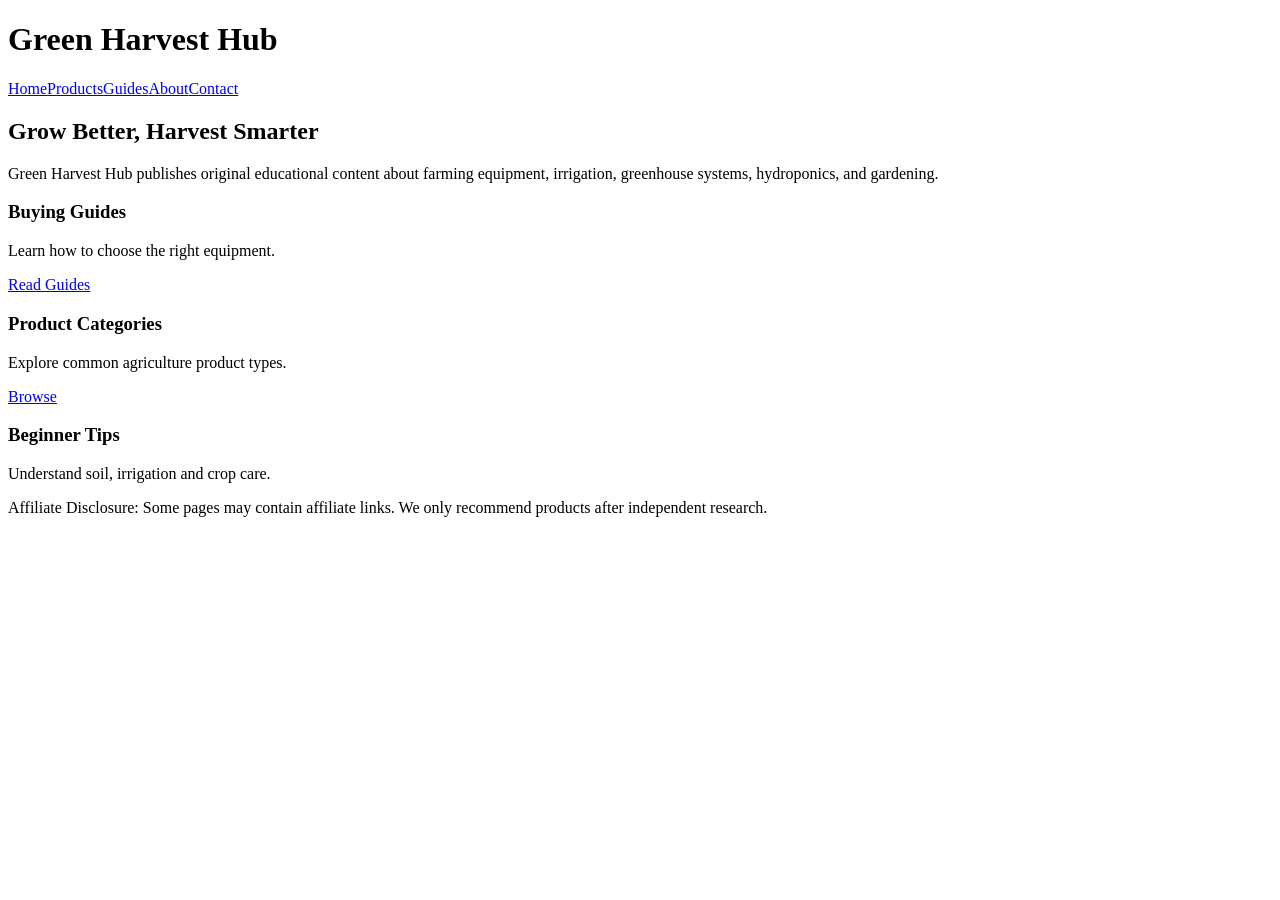
==== index.html @ 79a55eb3 "Add files via upload" ====
<!doctype html><html><head><meta charset='utf-8'><meta name='viewport' content='width=device-width,initial-scale=1'>
<title>Home</title><link rel='stylesheet' href='assets/style.css'></head><body>
<header><div class='container'><h1>Green Harvest Hub</h1><nav>
<a href='index.html'>Home</a><a href='products.html'>Products</a><a href='guides.html'>Guides</a><a href='about.html'>About</a><a href='contact.html'>Contact</a>
</nav></div></header>
<div class='container'>
<h2>Grow Better, Harvest Smarter</h2>
<p>Green Harvest Hub publishes original educational content about farming equipment, irrigation, greenhouse systems, hydroponics, and gardening.</p>
<div class='grid'>
<div class='card'><h3>Buying Guides</h3><p>Learn how to choose the right equipment.</p><a class='btn' href='guides.html'>Read Guides</a></div>
<div class='card'><h3>Product Categories</h3><p>Explore common agriculture product types.</p><a class='btn' href='products.html'>Browse</a></div>
<div class='card'><h3>Beginner Tips</h3><p>Understand soil, irrigation and crop care.</p></div>
</div>
</div>
<footer><div class='container'><p>Affiliate Disclosure: Some pages may contain affiliate links. We only recommend products after independent research.</p></div></footer>
</body></html>
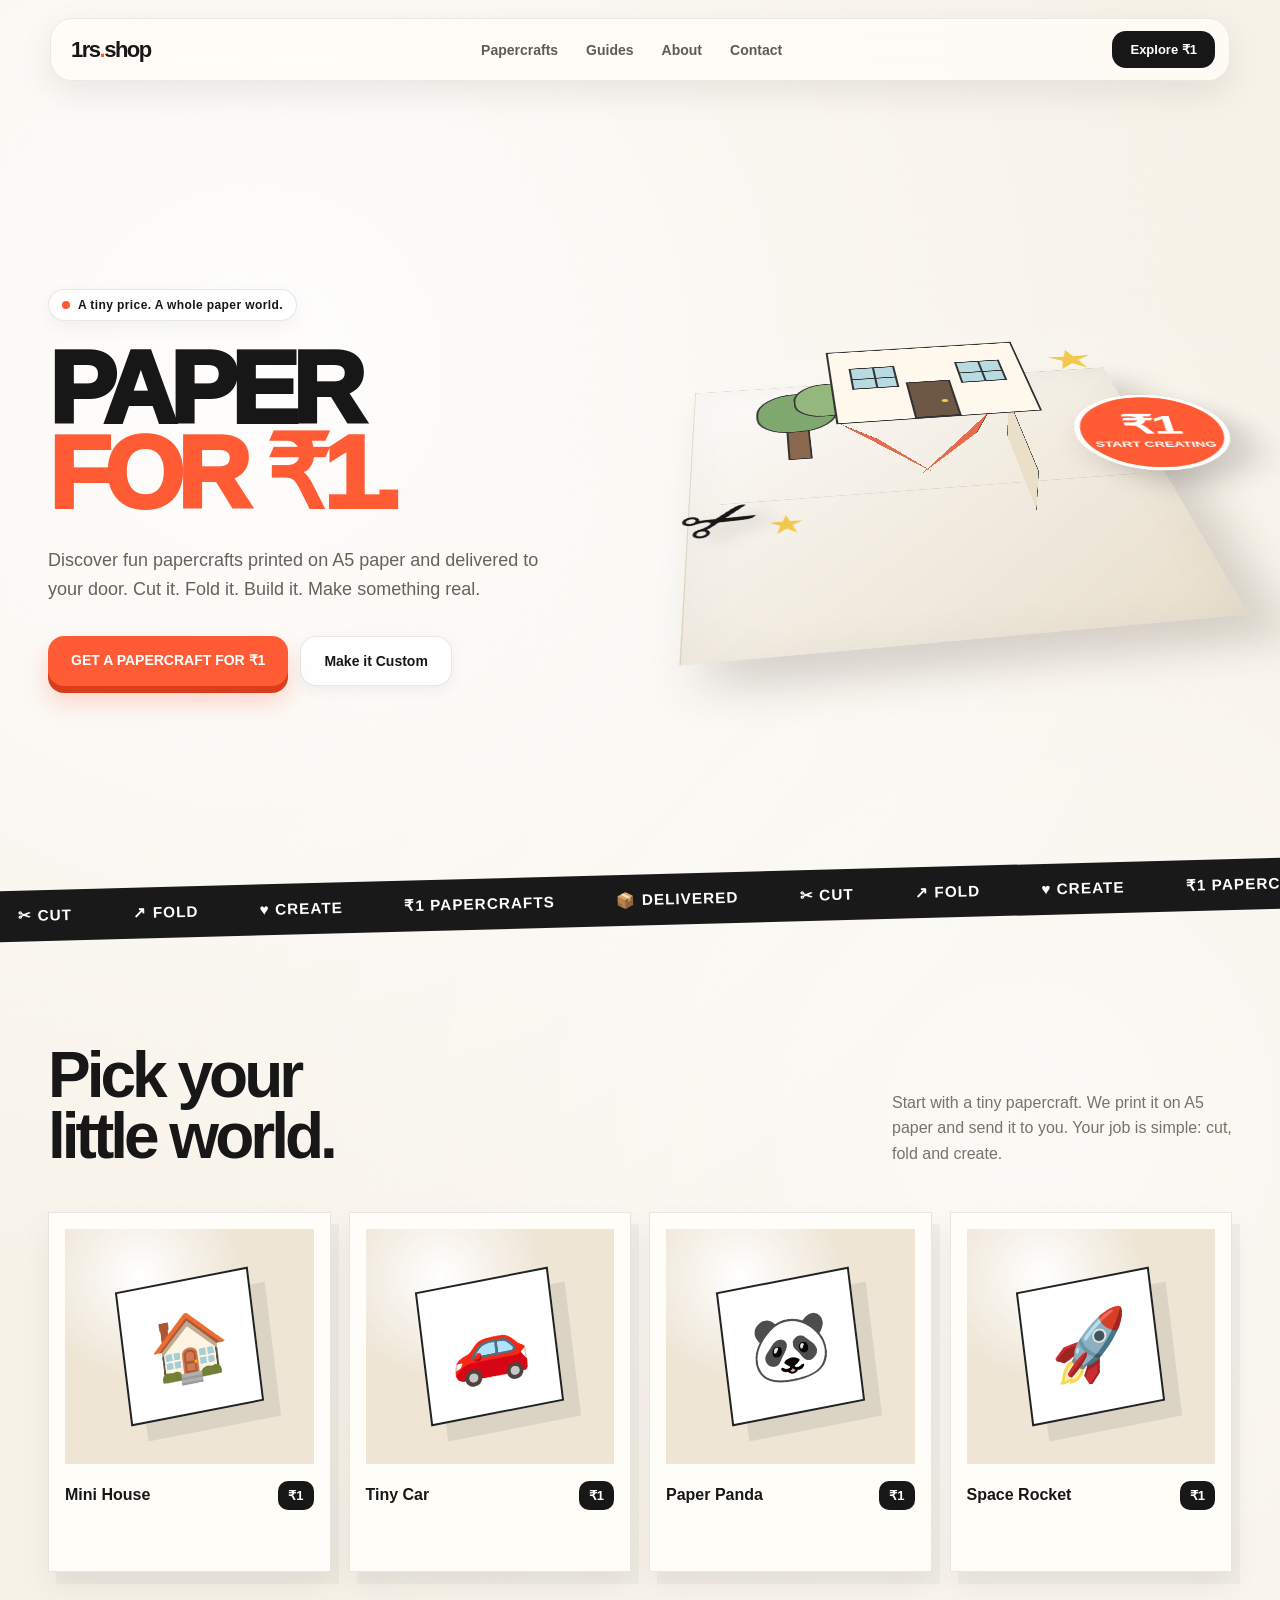
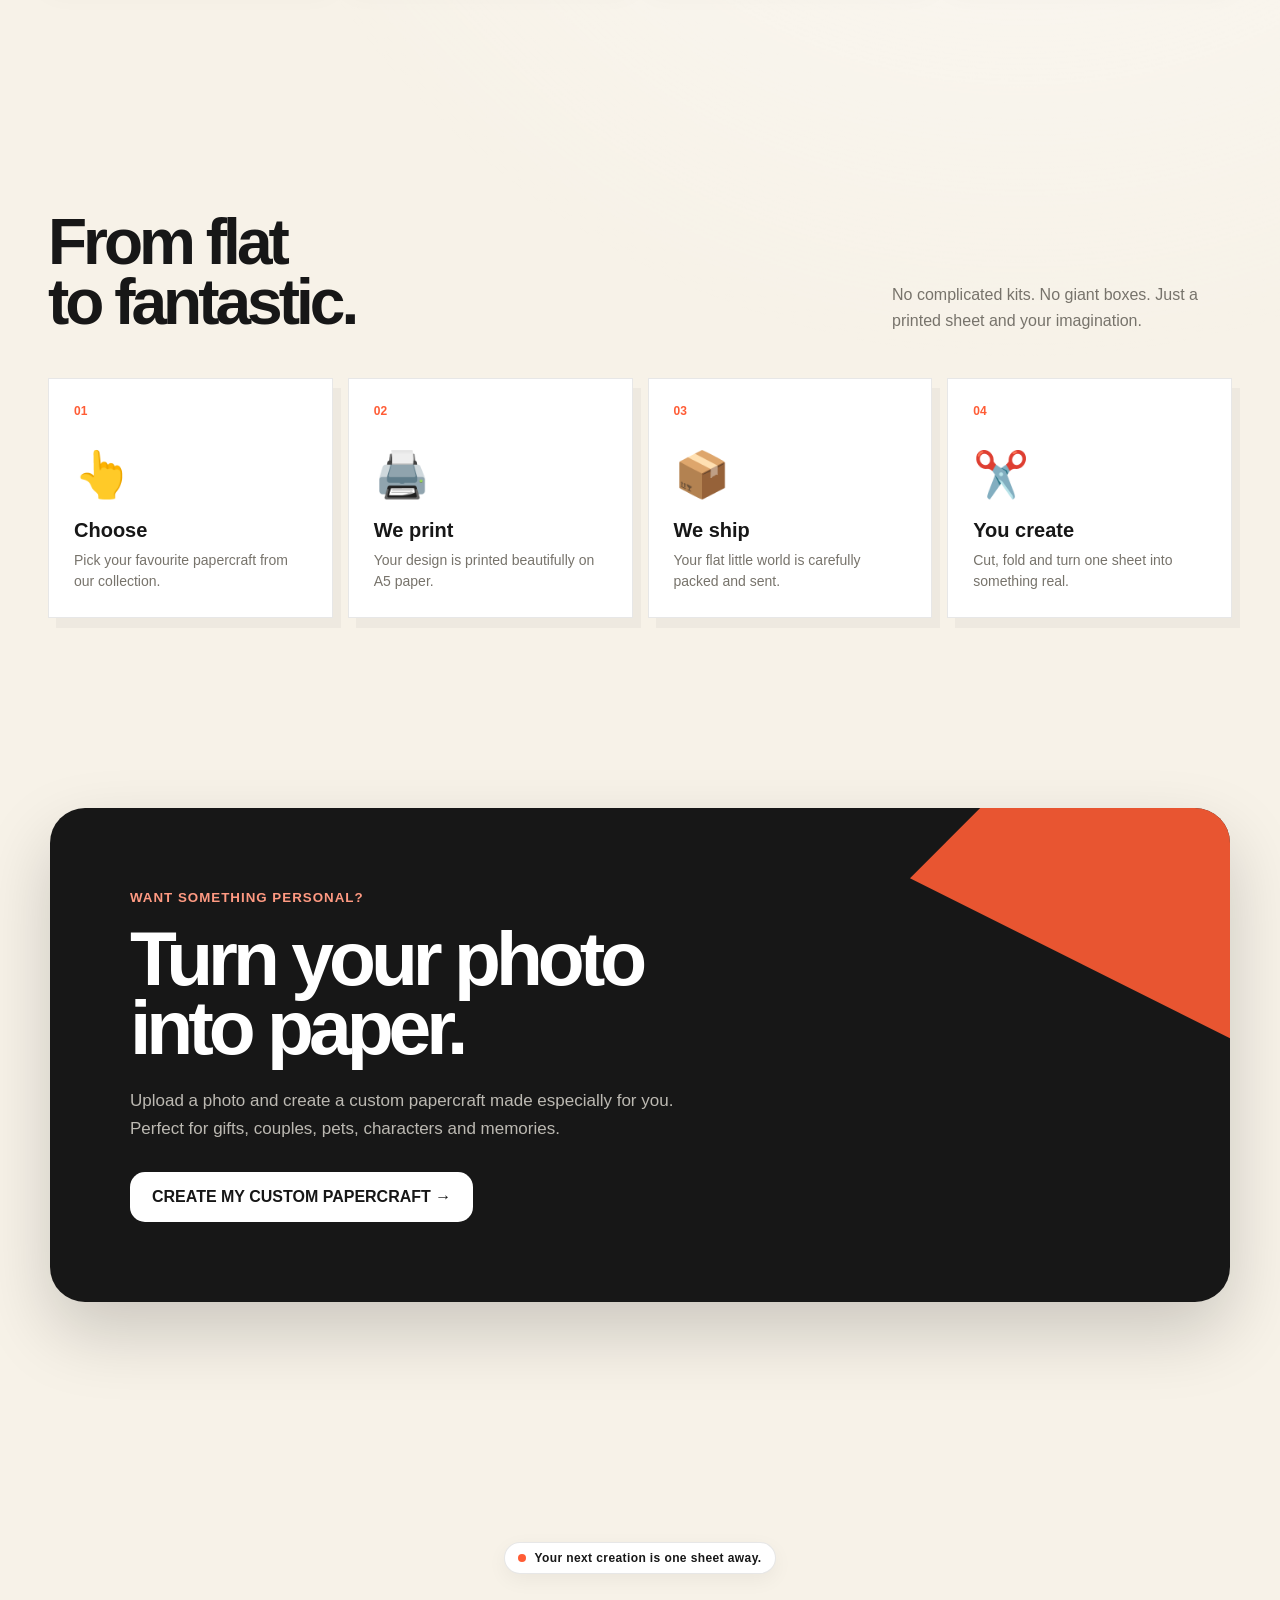
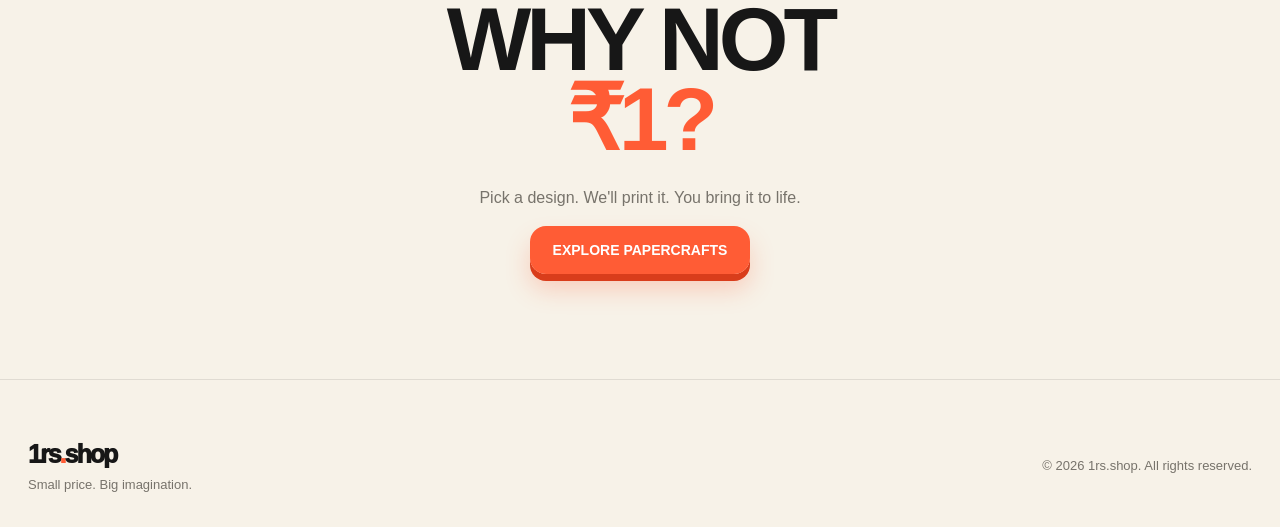
==== commit 080c3758: "Update index.html" ====
--- a/index.html
+++ b/index.html
@@ -1,16 +1,1606 @@
-<!doctype html><html><head><meta charset='utf-8'><meta name='viewport' content='width=device-width,initial-scale=1'>
-<title>Home</title><link rel='stylesheet' href='assets/style.css'></head><body>
-<header><div class='container'><h1>Green Harvest Hub</h1><nav>
-<a href='index.html'>Home</a><a href='products.html'>Products</a><a href='guides.html'>Guides</a><a href='about.html'>About</a><a href='contact.html'>Contact</a>
-</nav></div></header>
-<div class='container'>
-<h2>Grow Better, Harvest Smarter</h2>
-<p>Green Harvest Hub publishes original educational content about farming equipment, irrigation, greenhouse systems, hydroponics, and gardening.</p>
-<div class='grid'>
-<div class='card'><h3>Buying Guides</h3><p>Learn how to choose the right equipment.</p><a class='btn' href='guides.html'>Read Guides</a></div>
-<div class='card'><h3>Product Categories</h3><p>Explore common agriculture product types.</p><a class='btn' href='products.html'>Browse</a></div>
-<div class='card'><h3>Beginner Tips</h3><p>Understand soil, irrigation and crop care.</p></div>
-</div>
-</div>
-<footer><div class='container'><p>Affiliate Disclosure: Some pages may contain affiliate links. We only recommend products after independent research.</p></div></footer>
-</body></html>+<!DOCTYPE html>
+<html lang="en">
+<head>
+  <meta charset="UTF-8" />
+  <meta name="viewport" content="width=device-width, initial-scale=1.0" />
+
+  <title>1rs.shop | Papercraft for ₹1</title>
+  <meta
+    name="description"
+    content="Discover beautiful papercrafts starting at just ₹1. Choose, print, fold and create your own little paper world."
+  />
+
+  <style>
+    /* =========================================================
+       1RS.SHOP
+       PAPER WORLD DESIGN SYSTEM
+    ========================================================= */
+
+    :root {
+      --paper: #f7f2e8;
+      --paper-light: #fffdf8;
+      --ink: #171717;
+      --muted: #77736b;
+      --line: rgba(23, 23, 23, 0.1);
+      --accent: #ff5c35;
+      --accent-dark: #d93d1b;
+      --green: #6e9f68;
+      --yellow: #f2c94c;
+      --shadow: rgba(42, 35, 25, 0.14);
+      --max: 1240px;
+    }
+
+    * {
+      box-sizing: border-box;
+      margin: 0;
+      padding: 0;
+    }
+
+    html {
+      scroll-behavior: smooth;
+    }
+
+    body {
+      background:
+        radial-gradient(circle at 20% 10%, rgba(255,255,255,.9), transparent 28%),
+        radial-gradient(circle at 80% 30%, rgba(255,255,255,.6), transparent 30%),
+        var(--paper);
+      color: var(--ink);
+      font-family: Arial, Helvetica, sans-serif;
+      overflow-x: hidden;
+    }
+
+    a {
+      color: inherit;
+      text-decoration: none;
+    }
+
+    button {
+      font: inherit;
+    }
+
+    /* =========================================================
+       NAVIGATION
+    ========================================================= */
+
+    .nav {
+      position: fixed;
+      top: 18px;
+      left: 50%;
+      transform: translateX(-50%);
+      width: min(calc(100% - 32px), 1180px);
+      z-index: 1000;
+
+      display: flex;
+      align-items: center;
+      justify-content: space-between;
+
+      padding: 12px 14px 12px 20px;
+
+      background: rgba(255, 253, 248, 0.82);
+      backdrop-filter: blur(18px);
+
+      border: 1px solid rgba(0,0,0,.08);
+      border-radius: 22px;
+
+      box-shadow:
+        0 12px 35px rgba(0,0,0,.08),
+        inset 0 1px rgba(255,255,255,.8);
+    }
+
+    .logo {
+      font-size: 22px;
+      font-weight: 900;
+      letter-spacing: -1.5px;
+    }
+
+    .logo span {
+      color: var(--accent);
+    }
+
+    .nav-links {
+      display: flex;
+      gap: 28px;
+      align-items: center;
+      font-size: 14px;
+      font-weight: 700;
+    }
+
+    .nav-links a {
+      opacity: .7;
+      transition: .25s;
+    }
+
+    .nav-links a:hover {
+      opacity: 1;
+    }
+
+    .nav-button {
+      padding: 11px 18px;
+      background: var(--ink);
+      color: white;
+      border-radius: 14px;
+      font-size: 13px;
+      font-weight: 800;
+    }
+
+    /* =========================================================
+       HERO
+    ========================================================= */
+
+    .hero {
+      min-height: 900px;
+      max-width: var(--max);
+      margin: auto;
+
+      padding: 155px 28px 80px;
+
+      display: grid;
+      grid-template-columns: .95fr 1.05fr;
+      gap: 40px;
+      align-items: center;
+    }
+
+    .eyebrow {
+      display: inline-flex;
+      align-items: center;
+      gap: 8px;
+
+      padding: 8px 13px;
+
+      background: white;
+      border: 1px solid var(--line);
+      border-radius: 100px;
+
+      font-size: 12px;
+      font-weight: 800;
+      letter-spacing: .4px;
+
+      box-shadow: 0 6px 20px rgba(0,0,0,.05);
+    }
+
+    .eyebrow-dot {
+      width: 8px;
+      height: 8px;
+      background: var(--accent);
+      border-radius: 50%;
+    }
+
+    .hero h1 {
+      margin-top: 25px;
+
+      font-size: clamp(62px, 8vw, 112px);
+      line-height: .83;
+      letter-spacing: -7px;
+      font-weight: 950;
+    }
+
+    .hero h1 .orange {
+      color: var(--accent);
+    }
+
+    .hero-subtitle {
+      max-width: 500px;
+      margin-top: 30px;
+
+      color: #666159;
+
+      font-size: 18px;
+      line-height: 1.6;
+    }
+
+    .hero-actions {
+      display: flex;
+      gap: 12px;
+      margin-top: 32px;
+      flex-wrap: wrap;
+    }
+
+    .primary-button {
+      position: relative;
+
+      padding: 16px 23px;
+
+      border: 0;
+      border-radius: 16px;
+
+      background: var(--accent);
+      color: white;
+
+      font-weight: 900;
+      font-size: 14px;
+
+      cursor: pointer;
+
+      box-shadow:
+        0 7px 0 var(--accent-dark),
+        0 15px 25px rgba(255,92,53,.25);
+
+      transition: .15s;
+    }
+
+    .primary-button:hover {
+      transform: translateY(-2px);
+      box-shadow:
+        0 9px 0 var(--accent-dark),
+        0 18px 30px rgba(255,92,53,.28);
+    }
+
+    .primary-button:active {
+      transform: translateY(5px);
+      box-shadow:
+        0 2px 0 var(--accent-dark),
+        0 8px 15px rgba(255,92,53,.2);
+    }
+
+    .secondary-button {
+      padding: 16px 23px;
+
+      border: 1px solid var(--line);
+      border-radius: 16px;
+
+      background: white;
+
+      font-weight: 900;
+      font-size: 14px;
+
+      cursor: pointer;
+
+      box-shadow: 0 5px 15px rgba(0,0,0,.05);
+    }
+
+    /* =========================================================
+       3D PAPER WORLD
+    ========================================================= */
+
+    .paper-stage {
+      position: relative;
+      height: 570px;
+
+      perspective: 1200px;
+    }
+
+    .paper-world {
+      position: absolute;
+      left: 50%;
+      top: 50%;
+
+      width: 480px;
+      height: 480px;
+
+      transform:
+        translate(-50%, -50%)
+        rotateX(58deg)
+        rotateZ(-8deg);
+
+      transform-style: preserve-3d;
+
+      transition: transform .6s cubic-bezier(.2,.8,.2,1);
+    }
+
+    .paper-stage:hover .paper-world {
+      transform:
+        translate(-50%, -50%)
+        rotateX(55deg)
+        rotateZ(-3deg)
+        rotateY(-5deg);
+    }
+
+    .paper-ground {
+      position: absolute;
+
+      width: 480px;
+      height: 480px;
+
+      background:
+        linear-gradient(135deg, rgba(255,255,255,.9), transparent),
+        #e9dfcd;
+
+      border: 1px solid rgba(0,0,0,.08);
+
+      transform: translateZ(0);
+
+      box-shadow:
+        25px 35px 45px rgba(55,42,25,.18),
+        inset 0 0 60px rgba(0,0,0,.04);
+    }
+
+    .ground-line {
+      position: absolute;
+      width: 420px;
+      height: 1px;
+      background: rgba(0,0,0,.1);
+      left: 30px;
+      top: 240px;
+    }
+
+    /* HOUSE */
+
+    .house {
+      position: absolute;
+
+      width: 190px;
+      height: 150px;
+
+      left: 145px;
+      top: 145px;
+
+      transform-style: preserve-3d;
+      transform: translateZ(45px);
+    }
+
+    .house-front {
+      position: absolute;
+
+      width: 190px;
+      height: 150px;
+
+      background: #fff9ed;
+
+      border: 2px solid #333;
+
+      transform: translateZ(65px);
+    }
+
+    .house-side {
+      position: absolute;
+
+      width: 130px;
+      height: 150px;
+
+      right: -130px;
+
+      background: #eadfc9;
+
+      border: 2px solid #333;
+
+      transform-origin: left;
+      transform: rotateY(90deg);
+    }
+
+    .house-roof-left,
+    .house-roof-right {
+      position: absolute;
+
+      width: 150px;
+      height: 135px;
+
+      top: -67px;
+
+      background: #e86c4c;
+
+      border: 2px solid #333;
+    }
+
+    .house-roof-left {
+      left: -5px;
+      transform-origin: bottom right;
+      transform: rotateY(-38deg) rotateX(25deg);
+    }
+
+    .house-roof-right {
+      right: -5px;
+      transform-origin: bottom left;
+      transform: rotateY(38deg) rotateX(25deg);
+    }
+
+    .door {
+      position: absolute;
+
+      width: 43px;
+      height: 72px;
+
+      left: 70px;
+      bottom: 0;
+
+      background: #6d5846;
+
+      border: 2px solid #333;
+    }
+
+    .door-knob {
+      position: absolute;
+
+      width: 6px;
+      height: 6px;
+
+      border-radius: 50%;
+
+      background: #f2c94c;
+
+      right: 6px;
+      top: 37px;
+    }
+
+    .window {
+      position: absolute;
+
+      width: 45px;
+      height: 45px;
+
+      top: 37px;
+
+      background: #b8dbe2;
+
+      border: 2px solid #333;
+    }
+
+    .window.one {
+      left: 18px;
+    }
+
+    .window.two {
+      right: 18px;
+    }
+
+    .window::after {
+      content: "";
+      position: absolute;
+
+      left: 50%;
+      top: 0;
+
+      height: 100%;
+      width: 2px;
+
+      background: #333;
+    }
+
+    .window::before {
+      content: "";
+      position: absolute;
+
+      left: 0;
+      top: 50%;
+
+      width: 100%;
+      height: 2px;
+
+      background: #333;
+    }
+
+    /* TREE */
+
+    .tree {
+      position: absolute;
+
+      left: 65px;
+      top: 125px;
+
+      transform: translateZ(32px);
+
+      transform-style: preserve-3d;
+    }
+
+    .trunk {
+      width: 24px;
+      height: 95px;
+
+      background: #8a674d;
+
+      border: 2px solid #333;
+
+      margin-left: 35px;
+    }
+
+    .leaf {
+      position: absolute;
+
+      width: 85px;
+      height: 85px;
+
+      background: #7fa86e;
+
+      border: 2px solid #333;
+
+      border-radius: 50% 45% 50% 40%;
+
+      top: -45px;
+      left: 5px;
+    }
+
+    .leaf.two {
+      top: -65px;
+      left: 45px;
+      width: 75px;
+      height: 75px;
+      background: #94b77e;
+    }
+
+    /* PAPER CUTOUT STARS */
+
+    .star {
+      position: absolute;
+
+      width: 45px;
+      height: 45px;
+
+      background: #f2c94c;
+
+      clip-path: polygon(
+        50% 0%,
+        61% 35%,
+        100% 35%,
+        69% 57%,
+        80% 100%,
+        50% 73%,
+        20% 100%,
+        31% 57%,
+        0% 35%,
+        39% 35%
+      );
+
+      transform: translateZ(70px);
+    }
+
+    .star.one {
+      right: 50px;
+      top: 90px;
+    }
+
+    .star.two {
+      left: 80px;
+      bottom: 75px;
+      width: 28px;
+      height: 28px;
+    }
+
+    /* PRICE TAG */
+
+    .price-tag {
+      position: absolute;
+
+      right: -5px;
+      bottom: 50px;
+
+      width: 135px;
+      height: 135px;
+
+      display: flex;
+      align-items: center;
+      justify-content: center;
+      flex-direction: column;
+
+      background: var(--accent);
+      color: white;
+
+      border-radius: 50%;
+
+      border: 5px solid white;
+
+      box-shadow:
+        15px 20px 35px rgba(0,0,0,.18);
+
+      transform: translateZ(120px) rotate(8deg);
+    }
+
+    .price-tag strong {
+      font-size: 47px;
+      line-height: .9;
+      letter-spacing: -3px;
+    }
+
+    .price-tag span {
+      font-size: 12px;
+      font-weight: 900;
+      margin-top: 7px;
+    }
+
+    /* SCISSORS */
+
+    .scissors {
+      position: absolute;
+
+      left: 10px;
+      bottom: 20px;
+
+      font-size: 75px;
+
+      transform:
+        translateZ(95px)
+        rotate(-25deg);
+
+      filter: drop-shadow(10px 15px 10px rgba(0,0,0,.16));
+    }
+
+    /* =========================================================
+       PAPER STRIP
+    ========================================================= */
+
+    .paper-strip {
+      width: 100%;
+      overflow: hidden;
+
+      background: #191919;
+      color: white;
+
+      padding: 16px 0;
+
+      transform: rotate(-1.5deg) scale(1.02);
+
+      margin-top: -25px;
+    }
+
+    .strip-inner {
+      display: flex;
+      width: max-content;
+
+      animation: marquee 22s linear infinite;
+    }
+
+    .strip-inner span {
+      margin: 0 30px;
+
+      font-size: 15px;
+      font-weight: 900;
+      letter-spacing: 1px;
+    }
+
+    @keyframes marquee {
+      to {
+        transform: translateX(-50%);
+      }
+    }
+
+    /* =========================================================
+       SECTIONS
+    ========================================================= */
+
+    section.content {
+      max-width: var(--max);
+      margin: auto;
+      padding: 120px 28px;
+    }
+
+    .section-heading {
+      display: flex;
+      justify-content: space-between;
+      align-items: end;
+      gap: 30px;
+
+      margin-bottom: 45px;
+    }
+
+    .section-heading h2 {
+      max-width: 650px;
+
+      font-size: clamp(40px, 5vw, 70px);
+      line-height: .95;
+      letter-spacing: -4px;
+    }
+
+    .section-heading p {
+      max-width: 340px;
+
+      color: var(--muted);
+      line-height: 1.6;
+    }
+
+    /* =========================================================
+       PRODUCT CARDS
+    ========================================================= */
+
+    .products {
+      display: grid;
+      grid-template-columns: repeat(4, 1fr);
+      gap: 18px;
+    }
+
+    .product {
+      position: relative;
+
+      min-height: 360px;
+
+      padding: 16px;
+
+      background: #fffdf8;
+
+      border: 1px solid var(--line);
+
+      box-shadow:
+        8px 12px 0 rgba(0,0,0,.035),
+        0 15px 30px rgba(0,0,0,.06);
+
+      transition:
+        transform .35s cubic-bezier(.2,.8,.2,1),
+        box-shadow .35s;
+    }
+
+    .product:hover {
+      transform: translateY(-10px) rotate(-1deg);
+      box-shadow:
+        15px 22px 0 rgba(0,0,0,.04),
+        0 25px 45px rgba(0,0,0,.1);
+    }
+
+    .product-art {
+      height: 235px;
+
+      display: flex;
+      align-items: center;
+      justify-content: center;
+
+      background:
+        radial-gradient(circle at 30% 20%, white, transparent 40%),
+        #eee5d5;
+
+      overflow: hidden;
+    }
+
+    .mini-paper {
+      width: 135px;
+      height: 135px;
+
+      background: white;
+
+      border: 2px solid #222;
+
+      box-shadow: 15px 18px 0 rgba(0,0,0,.08);
+
+      transform:
+        rotate(-7deg)
+        skewY(-4deg);
+
+      display: flex;
+      align-items: center;
+      justify-content: center;
+
+      font-size: 65px;
+    }
+
+    .product-info {
+      display: flex;
+      justify-content: space-between;
+      align-items: center;
+
+      padding-top: 17px;
+    }
+
+    .product-name {
+      font-weight: 900;
+      font-size: 16px;
+    }
+
+    .product-price {
+      padding: 7px 10px;
+
+      background: #171717;
+      color: white;
+
+      border-radius: 10px;
+
+      font-size: 13px;
+      font-weight: 900;
+    }
+
+    /* =========================================================
+       HOW IT WORKS
+    ========================================================= */
+
+    .steps {
+      display: grid;
+      grid-template-columns: repeat(4, 1fr);
+      gap: 15px;
+    }
+
+    .step {
+      min-height: 220px;
+
+      padding: 25px;
+
+      background: white;
+
+      border: 1px solid var(--line);
+
+      box-shadow: 8px 10px 0 rgba(0,0,0,.035);
+
+      position: relative;
+    }
+
+    .step-number {
+      font-size: 12px;
+      font-weight: 900;
+      color: var(--accent);
+    }
+
+    .step-icon {
+      font-size: 45px;
+      margin: 30px 0 18px;
+    }
+
+    .step h3 {
+      font-size: 20px;
+      margin-bottom: 8px;
+    }
+
+    .step p {
+      color: var(--muted);
+      line-height: 1.5;
+      font-size: 14px;
+    }
+
+    /* =========================================================
+       CUSTOM PAPerCRAFT
+    ========================================================= */
+
+    .custom {
+      position: relative;
+
+      max-width: 1180px;
+      margin: 70px auto 120px;
+
+      padding: 80px;
+
+      overflow: hidden;
+
+      background: #171717;
+      color: white;
+
+      border-radius: 35px;
+
+      box-shadow: 0 30px 70px rgba(0,0,0,.18);
+    }
+
+    .custom::before {
+      content: "";
+
+      position: absolute;
+
+      width: 500px;
+      height: 500px;
+
+      right: -180px;
+      top: -180px;
+
+      background: var(--accent);
+
+      clip-path: polygon(
+        50% 0,
+        100% 0,
+        100% 100%,
+        0 50%
+      );
+
+      opacity: .9;
+    }
+
+    .custom-content {
+      position: relative;
+      z-index: 2;
+
+      max-width: 650px;
+    }
+
+    .custom small {
+      color: #ff9a82;
+      font-weight: 900;
+      letter-spacing: 1px;
+    }
+
+    .custom h2 {
+      margin-top: 18px;
+
+      font-size: clamp(45px, 6vw, 80px);
+      line-height: .9;
+      letter-spacing: -5px;
+    }
+
+    .custom p {
+      margin-top: 25px;
+
+      max-width: 550px;
+
+      color: #bcb9b2;
+
+      font-size: 17px;
+      line-height: 1.6;
+    }
+
+    .custom-button {
+      display: inline-block;
+
+      margin-top: 30px;
+
+      padding: 16px 22px;
+
+      background: white;
+      color: #171717;
+
+      border-radius: 15px;
+
+      font-weight: 900;
+    }
+
+    /* =========================================================
+       FOOTER
+    ========================================================= */
+
+    footer {
+      padding: 60px 28px 35px;
+
+      border-top: 1px solid var(--line);
+    }
+
+    .footer-inner {
+      max-width: var(--max);
+      margin: auto;
+
+      display: flex;
+      justify-content: space-between;
+      align-items: center;
+      gap: 30px;
+    }
+
+    .footer-logo {
+      font-size: 25px;
+      font-weight: 950;
+      letter-spacing: -2px;
+    }
+
+    .footer-logo span {
+      color: var(--accent);
+    }
+
+    .footer-text {
+      color: var(--muted);
+      font-size: 13px;
+    }
+
+    /* =========================================================
+       RESPONSIVE
+    ========================================================= */
+
+    @media (max-width: 1000px) {
+
+      .hero {
+        grid-template-columns: 1fr;
+        padding-top: 140px;
+      }
+
+      .hero-content {
+        text-align: center;
+      }
+
+      .hero-subtitle {
+        margin-left: auto;
+        margin-right: auto;
+      }
+
+      .hero-actions {
+        justify-content: center;
+      }
+
+      .paper-stage {
+        height: 500px;
+      }
+
+      .products {
+        grid-template-columns: repeat(2, 1fr);
+      }
+
+      .steps {
+        grid-template-columns: repeat(2, 1fr);
+      }
+    }
+
+    @media (max-width: 650px) {
+
+      .nav {
+        top: 10px;
+      }
+
+      .nav-links {
+        display: none;
+      }
+
+      .hero {
+        padding: 120px 18px 50px;
+        min-height: auto;
+      }
+
+      .hero h1 {
+        font-size: 65px;
+        letter-spacing: -4px;
+      }
+
+      .hero-subtitle {
+        font-size: 16px;
+      }
+
+      .paper-stage {
+        height: 420px;
+        transform: scale(.72);
+        transform-origin: center;
+        margin: -40px 0;
+      }
+
+      section.content {
+        padding: 80px 18px;
+      }
+
+      .section-heading {
+        display: block;
+      }
+
+      .section-heading p {
+        margin-top: 20px;
+      }
+
+      .products {
+        grid-template-columns: 1fr 1fr;
+        gap: 10px;
+      }
+
+      .product {
+        min-height: 285px;
+      }
+
+      .product-art {
+        height: 175px;
+      }
+
+      .mini-paper {
+        width: 100px;
+        height: 100px;
+        font-size: 45px;
+      }
+
+      .steps {
+        grid-template-columns: 1fr;
+      }
+
+      .custom {
+        margin: 30px 15px 80px;
+        padding: 50px 25px;
+        border-radius: 25px;
+      }
+
+      .custom h2 {
+        letter-spacing: -3px;
+      }
+
+      .footer-inner {
+        flex-direction: column;
+        align-items: flex-start;
+      }
+    }
+  </style>
+</head>
+
+<body>
+
+  <!-- =======================================================
+       NAVIGATION
+  ======================================================== -->
+
+  <nav class="nav">
+
+    <a href="index.html" class="logo">
+      1rs<span>.</span>shop
+    </a>
+
+    <div class="nav-links">
+      <a href="products.html">Papercrafts</a>
+      <a href="guides.html">Guides</a>
+      <a href="about.html">About</a>
+      <a href="contact.html">Contact</a>
+    </div>
+
+    <a href="products.html" class="nav-button">
+      Explore ₹1
+    </a>
+
+  </nav>
+
+
+  <!-- =======================================================
+       HERO
+  ======================================================== -->
+
+  <main>
+
+    <section class="hero">
+
+      <div class="hero-content">
+
+        <div class="eyebrow">
+          <span class="eyebrow-dot"></span>
+          A tiny price. A whole paper world.
+        </div>
+
+        <h1>
+          PAPER<br>
+          <span class="orange">FOR ₹1.</span>
+        </h1>
+
+        <p class="hero-subtitle">
+          Discover fun papercrafts printed on A5 paper and
+          delivered to your door. Cut it. Fold it. Build it.
+          Make something real.
+        </p>
+
+        <div class="hero-actions">
+
+          <a href="products.html" class="primary-button">
+            GET A PAPERCRAFT FOR ₹1
+          </a>
+
+          <a href="#custom" class="secondary-button">
+            Make it Custom
+          </a>
+
+        </div>
+
+      </div>
+
+
+      <!-- ===================================================
+           3D PAPER WORLD
+      ==================================================== -->
+
+      <div class="paper-stage">
+
+        <div class="paper-world">
+
+          <div class="paper-ground">
+            <div class="ground-line"></div>
+          </div>
+
+          <!-- HOUSE -->
+
+          <div class="house">
+
+            <div class="house-front">
+
+              <div class="window one"></div>
+              <div class="window two"></div>
+
+              <div class="door">
+                <div class="door-knob"></div>
+              </div>
+
+            </div>
+
+            <div class="house-side"></div>
+
+            <div class="house-roof-left"></div>
+            <div class="house-roof-right"></div>
+
+          </div>
+
+
+          <!-- TREE -->
+
+          <div class="tree">
+
+            <div class="leaf"></div>
+            <div class="leaf two"></div>
+
+            <div class="trunk"></div>
+
+          </div>
+
+
+          <!-- STARS -->
+
+          <div class="star one"></div>
+          <div class="star two"></div>
+
+
+          <!-- PRICE -->
+
+          <div class="price-tag">
+
+            <strong>₹1</strong>
+            <span>START CREATING</span>
+
+          </div>
+
+
+          <!-- SCISSORS -->
+
+          <div class="scissors">
+            ✂
+          </div>
+
+        </div>
+
+      </div>
+
+    </section>
+
+
+    <!-- =====================================================
+         MOVING PAPER STRIP
+    ====================================================== -->
+
+    <div class="paper-strip">
+
+      <div class="strip-inner">
+
+        <span>✂ CUT</span>
+        <span>↗ FOLD</span>
+        <span>♥ CREATE</span>
+        <span>₹1 PAPERCRAFTS</span>
+        <span>📦 DELIVERED</span>
+
+        <span>✂ CUT</span>
+        <span>↗ FOLD</span>
+        <span>♥ CREATE</span>
+        <span>₹1 PAPERCRAFTS</span>
+        <span>📦 DELIVERED</span>
+
+      </div>
+
+    </div>
+
+
+    <!-- =====================================================
+         PRODUCTS
+    ====================================================== -->
+
+    <section class="content">
+
+      <div class="section-heading">
+
+        <h2>
+          Pick your<br>
+          little world.
+        </h2>
+
+        <p>
+          Start with a tiny papercraft. We print it on A5 paper
+          and send it to you. Your job is simple:
+          cut, fold and create.
+        </p>
+
+      </div>
+
+
+      <div class="products">
+
+        <a href="products.html" class="product">
+
+          <div class="product-art">
+            <div class="mini-paper">🏠</div>
+          </div>
+
+          <div class="product-info">
+
+            <div class="product-name">
+              Mini House
+            </div>
+
+            <div class="product-price">
+              ₹1
+            </div>
+
+          </div>
+
+        </a>
+
+
+        <a href="products.html" class="product">
+
+          <div class="product-art">
+            <div class="mini-paper">🚗</div>
+          </div>
+
+          <div class="product-info">
+
+            <div class="product-name">
+              Tiny Car
+            </div>
+
+            <div class="product-price">
+              ₹1
+            </div>
+
+          </div>
+
+        </a>
+
+
+        <a href="products.html" class="product">
+
+          <div class="product-art">
+            <div class="mini-paper">🐼</div>
+          </div>
+
+          <div class="product-info">
+
+            <div class="product-name">
+              Paper Panda
+            </div>
+
+            <div class="product-price">
+              ₹1
+            </div>
+
+          </div>
+
+        </a>
+
+
+        <a href="products.html" class="product">
+
+          <div class="product-art">
+            <div class="mini-paper">🚀</div>
+          </div>
+
+          <div class="product-info">
+
+            <div class="product-name">
+              Space Rocket
+            </div>
+
+            <div class="product-price">
+              ₹1
+            </div>
+
+          </div>
+
+        </a>
+
+      </div>
+
+    </section>
+
+
+    <!-- =====================================================
+         HOW IT WORKS
+    ====================================================== -->
+
+    <section class="content">
+
+      <div class="section-heading">
+
+        <h2>
+          From flat<br>
+          to fantastic.
+        </h2>
+
+        <p>
+          No complicated kits. No giant boxes.
+          Just a printed sheet and your imagination.
+        </p>
+
+      </div>
+
+
+      <div class="steps">
+
+        <div class="step">
+
+          <div class="step-number">
+            01
+          </div>
+
+          <div class="step-icon">
+            👆
+          </div>
+
+          <h3>
+            Choose
+          </h3>
+
+          <p>
+            Pick your favourite papercraft from our collection.
+          </p>
+
+        </div>
+
+
+        <div class="step">
+
+          <div class="step-number">
+            02
+          </div>
+
+          <div class="step-icon">
+            🖨️
+          </div>
+
+          <h3>
+            We print
+          </h3>
+
+          <p>
+            Your design is printed beautifully on A5 paper.
+          </p>
+
+        </div>
+
+
+        <div class="step">
+
+          <div class="step-number">
+            03
+          </div>
+
+          <div class="step-icon">
+            📦
+          </div>
+
+          <h3>
+            We ship
+          </h3>
+
+          <p>
+            Your flat little world is carefully packed and sent.
+          </p>
+
+        </div>
+
+
+        <div class="step">
+
+          <div class="step-number">
+            04
+          </div>
+
+          <div class="step-icon">
+            ✂️
+          </div>
+
+          <h3>
+            You create
+          </h3>
+
+          <p>
+            Cut, fold and turn one sheet into something real.
+          </p>
+
+        </div>
+
+      </div>
+
+    </section>
+
+
+    <!-- =====================================================
+         CUSTOM PAPerCRAFT
+    ====================================================== -->
+
+    <section id="custom" class="custom">
+
+      <div class="custom-content">
+
+        <small>
+          WANT SOMETHING PERSONAL?
+        </small>
+
+        <h2>
+          Turn your photo<br>
+          into paper.
+        </h2>
+
+        <p>
+          Upload a photo and create a custom papercraft
+          made especially for you. Perfect for gifts,
+          couples, pets, characters and memories.
+        </p>
+
+        <a href="custom.html" class="custom-button">
+          CREATE MY CUSTOM PAPERCRAFT →
+        </a>
+
+      </div>
+
+    </section>
+
+
+    <!-- =====================================================
+         FINAL CTA
+    ====================================================== -->
+
+    <section class="content" style="text-align:center;">
+
+      <div class="eyebrow">
+        <span class="eyebrow-dot"></span>
+        Your next creation is one sheet away.
+      </div>
+
+      <h2 style="
+        font-size:clamp(45px,7vw,90px);
+        line-height:.9;
+        letter-spacing:-5px;
+        margin-top:25px;
+      ">
+        WHY NOT<br>
+        <span style="color:var(--accent);">₹1?</span>
+      </h2>
+
+      <p style="
+        max-width:520px;
+        margin:25px auto 30px;
+        color:var(--muted);
+        line-height:1.6;
+      ">
+        Pick a design. We'll print it.
+        You bring it to life.
+      </p>
+
+      <a href="products.html" class="primary-button">
+        EXPLORE PAPERCRAFTS
+      </a>
+
+    </section>
+
+  </main>
+
+
+  <!-- =======================================================
+       FOOTER
+  ======================================================== -->
+
+  <footer>
+
+    <div class="footer-inner">
+
+      <div>
+
+        <div class="footer-logo">
+          1rs<span>.</span>shop
+        </div>
+
+        <div class="footer-text" style="margin-top:8px;">
+          Small price. Big imagination.
+        </div>
+
+      </div>
+
+      <div class="footer-text">
+        © 2026 1rs.shop. All rights reserved.
+      </div>
+
+    </div>
+
+  </footer>
+
+
+  <!-- =======================================================
+       SMALL INTERACTION
+  ======================================================== -->
+
+  <script>
+
+    // Slight mouse movement for the 3D paper world
+
+    const stage = document.querySelector(".paper-stage");
+    const world = document.querySelector(".paper-world");
+
+    if (stage && world) {
+
+      stage.addEventListener("mousemove", (event) => {
+
+        const rect = stage.getBoundingClientRect();
+
+        const x = (event.clientX - rect.left) / rect.width - 0.5;
+        const y = (event.clientY - rect.top) / rect.height - 0.5;
+
+        world.style.transform = `
+          translate(-50%, -50%)
+          rotateX(${58 - y * 8}deg)
+          rotateZ(${-8 + x * 7}deg)
+          rotateY(${x * -6}deg)
+        `;
+
+      });
+
+      stage.addEventListener("mouseleave", () => {
+
+        world.style.transform = `
+          translate(-50%, -50%)
+          rotateX(58deg)
+          rotateZ(-8deg)
+        `;
+
+      });
+
+    }
+
+  </script>
+
+</body>
+</html>
